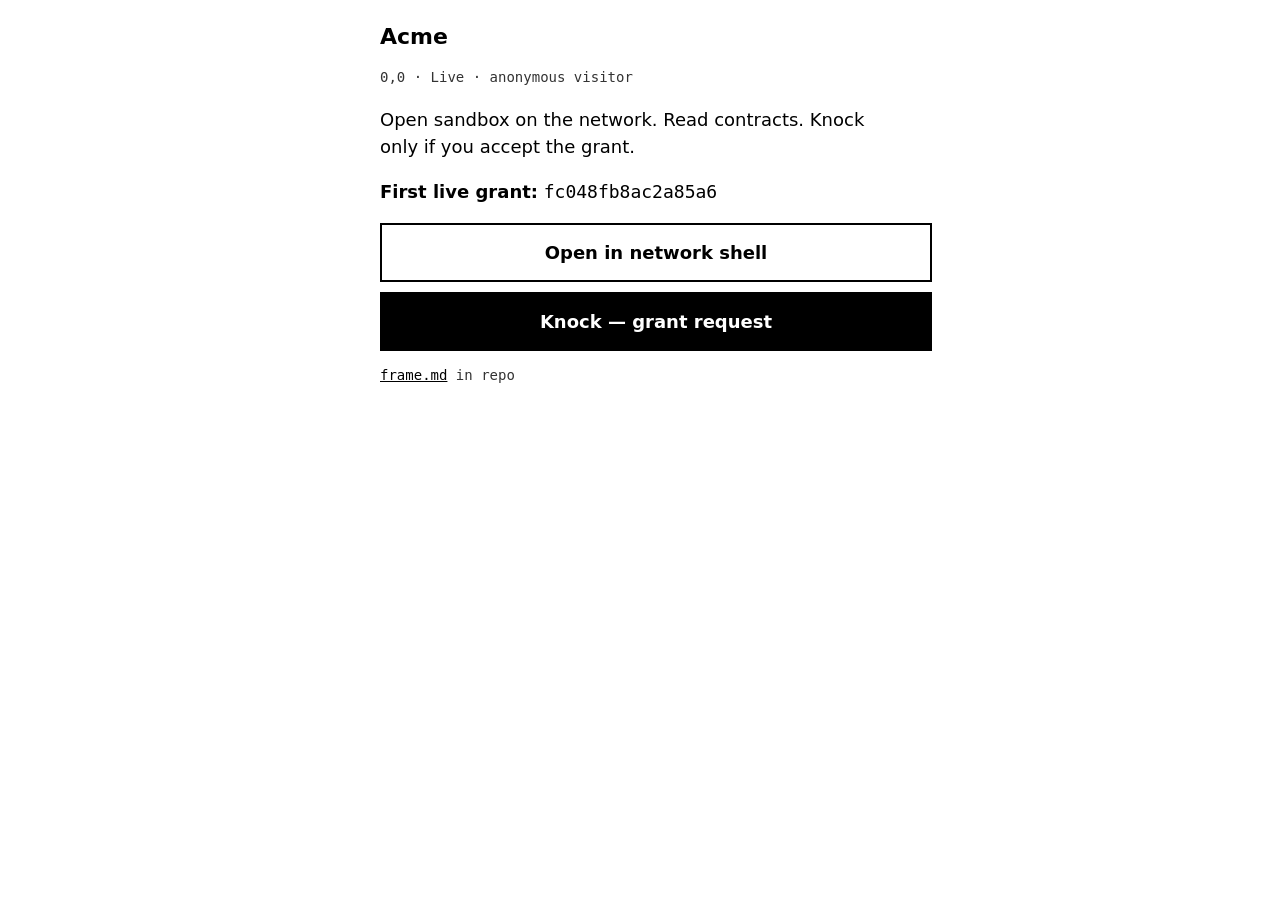
==== acme/index.html @ 6d1d4ef1 "chore: publish 5et application frame #1208" ====
<!doctype html>
<html lang="en">
<head>
<meta charset="utf-8">
<meta name="viewport" content="width=device-width, initial-scale=1">
<meta name="color-scheme" content="light">
<title>Acme · 0,0</title>
<style>
body { margin: 0; padding: 20px 16px 48px; font-family: system-ui, sans-serif;
  font-size: 18px; line-height: 1.5; max-width: 520px; margin-inline: auto; }
h1 { font-size: 22px; margin: 0 0 8px; }
.meta { font-size: 14px; color: #333; font-family: ui-monospace, monospace; }
a { color: #000; }
.btn { display: block; width: 100%; margin: 10px 0; padding: 14px;
  border: 2px solid #000; background: #fff; font: inherit; font-weight: 700; text-align: center;
  text-decoration: none; color: #000; }
</style>
</head>
<body>
<h1>Acme</h1>
<p class="meta">0,0 · Live · anonymous visitor</p>
<p>Open sandbox on the network. Read contracts. Knock only if you accept the grant.</p>
<p><strong>First live grant:</strong> <code>fc048fb8ac2a85a6</code></p>
<a class="btn" href="../frame.html#acme">Open in network shell</a>
<a class="btn" href="../frame.html#acme" style="background:#000;color:#fff">Knock — grant request</a>
<p class="meta"><a href="frame.md">frame.md</a> in repo</p>
</body>
</html>
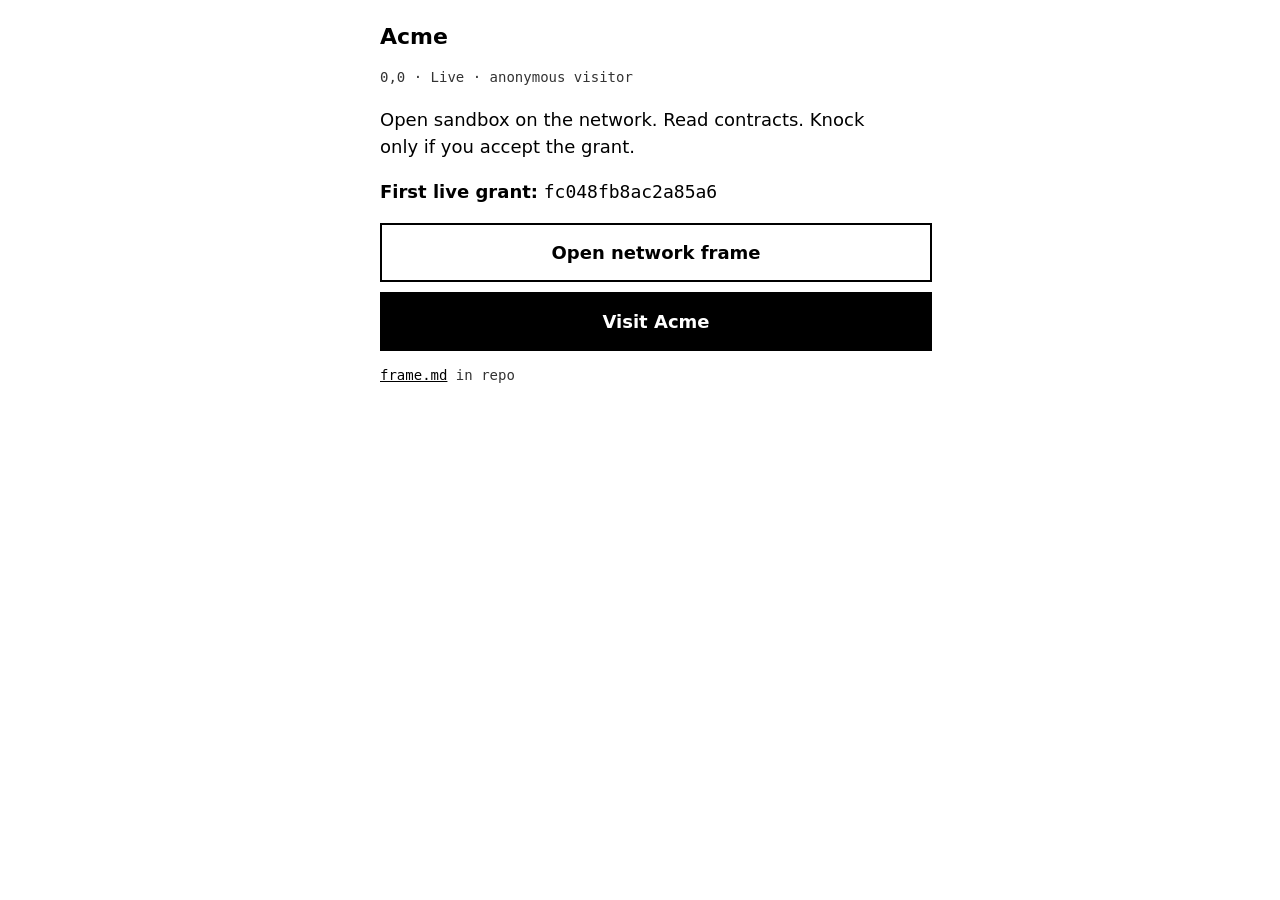
==== commit 8e3c5844: "chore: publish 5et application frame #1212" ====
--- a/acme/index.html
+++ b/acme/index.html
@@ -21,8 +21,8 @@
 <p class="meta">0,0 · Live · anonymous visitor</p>
 <p>Open sandbox on the network. Read contracts. Knock only if you accept the grant.</p>
 <p><strong>First live grant:</strong> <code>fc048fb8ac2a85a6</code></p>
-<a class="btn" href="../frame.html#acme">Open in network shell</a>
-<a class="btn" href="../frame.html#acme" style="background:#000;color:#fff">Knock — grant request</a>
+<a class="btn" href="../frame.html">Open network frame</a>
+<a class="btn" href="../frame.html#acme" style="background:#000;color:#fff">Visit Acme</a>
 <p class="meta"><a href="frame.md">frame.md</a> in repo</p>
 </body>
 </html>
